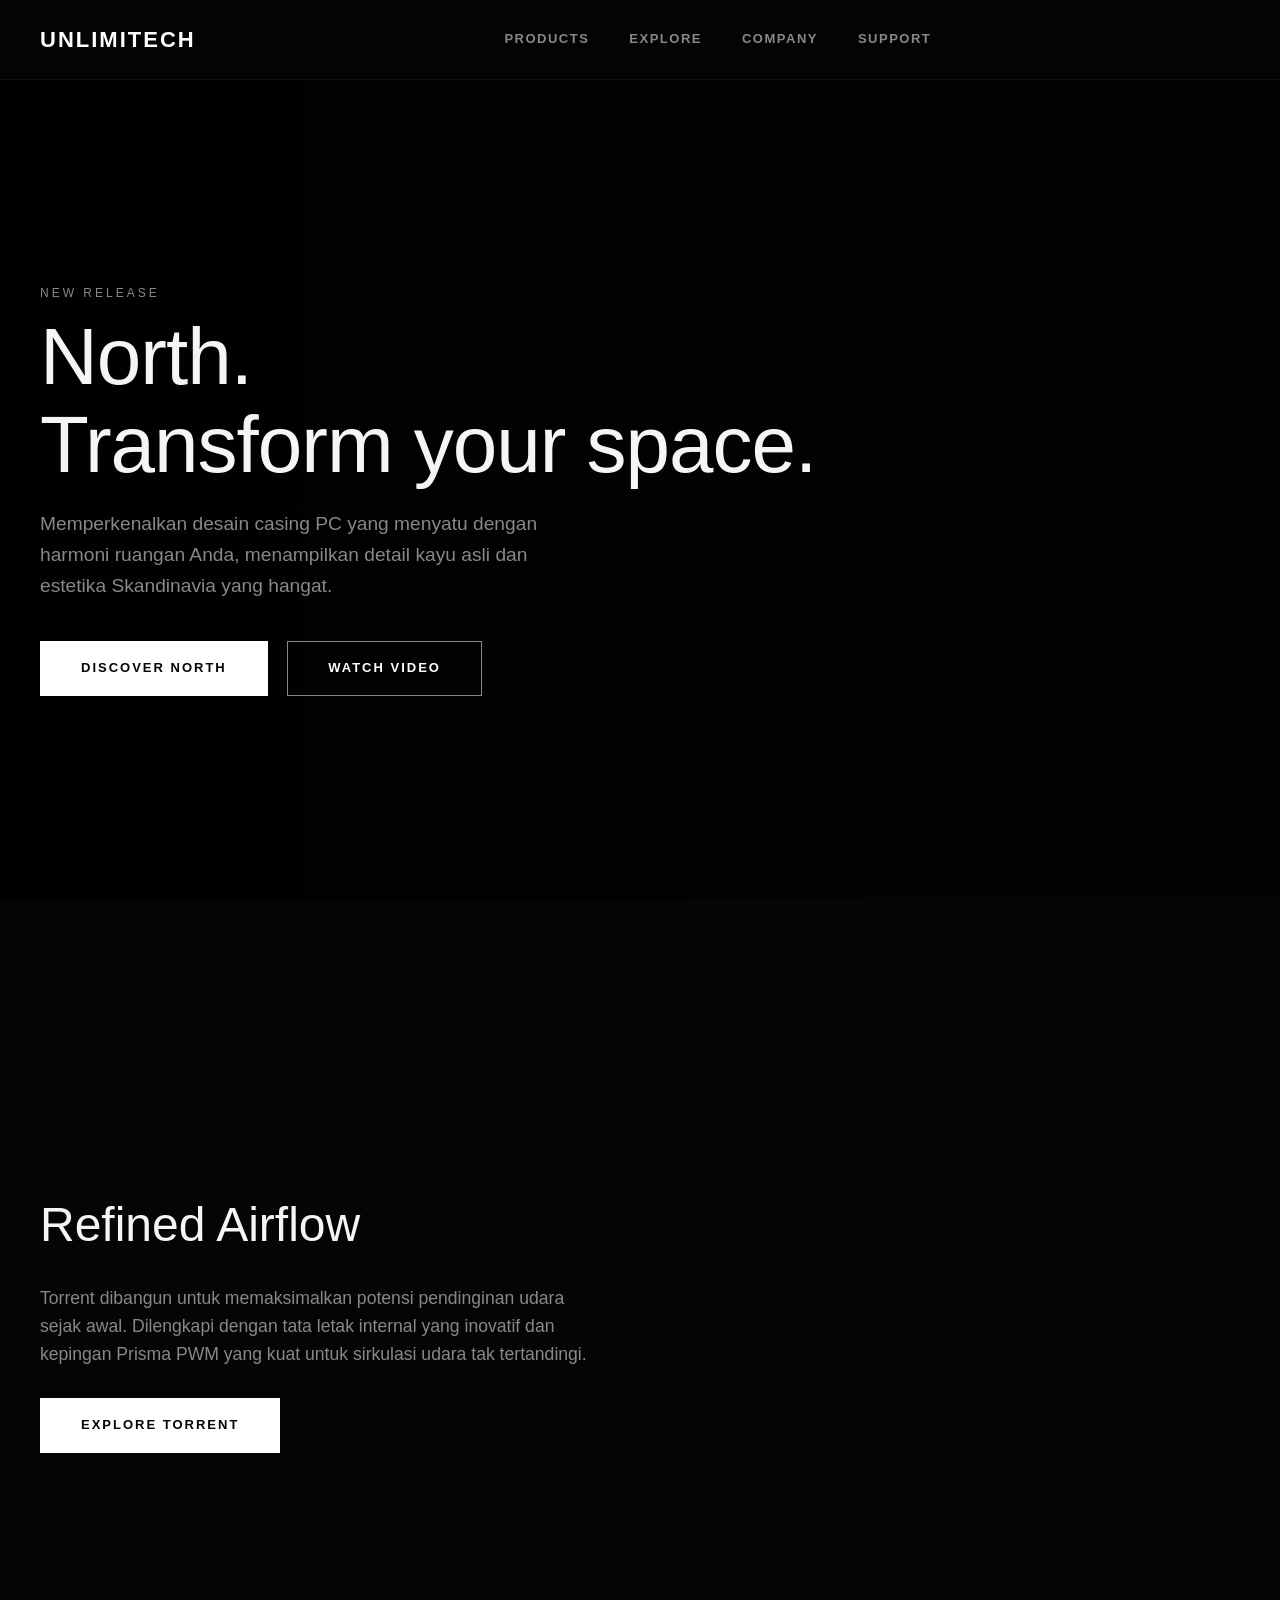
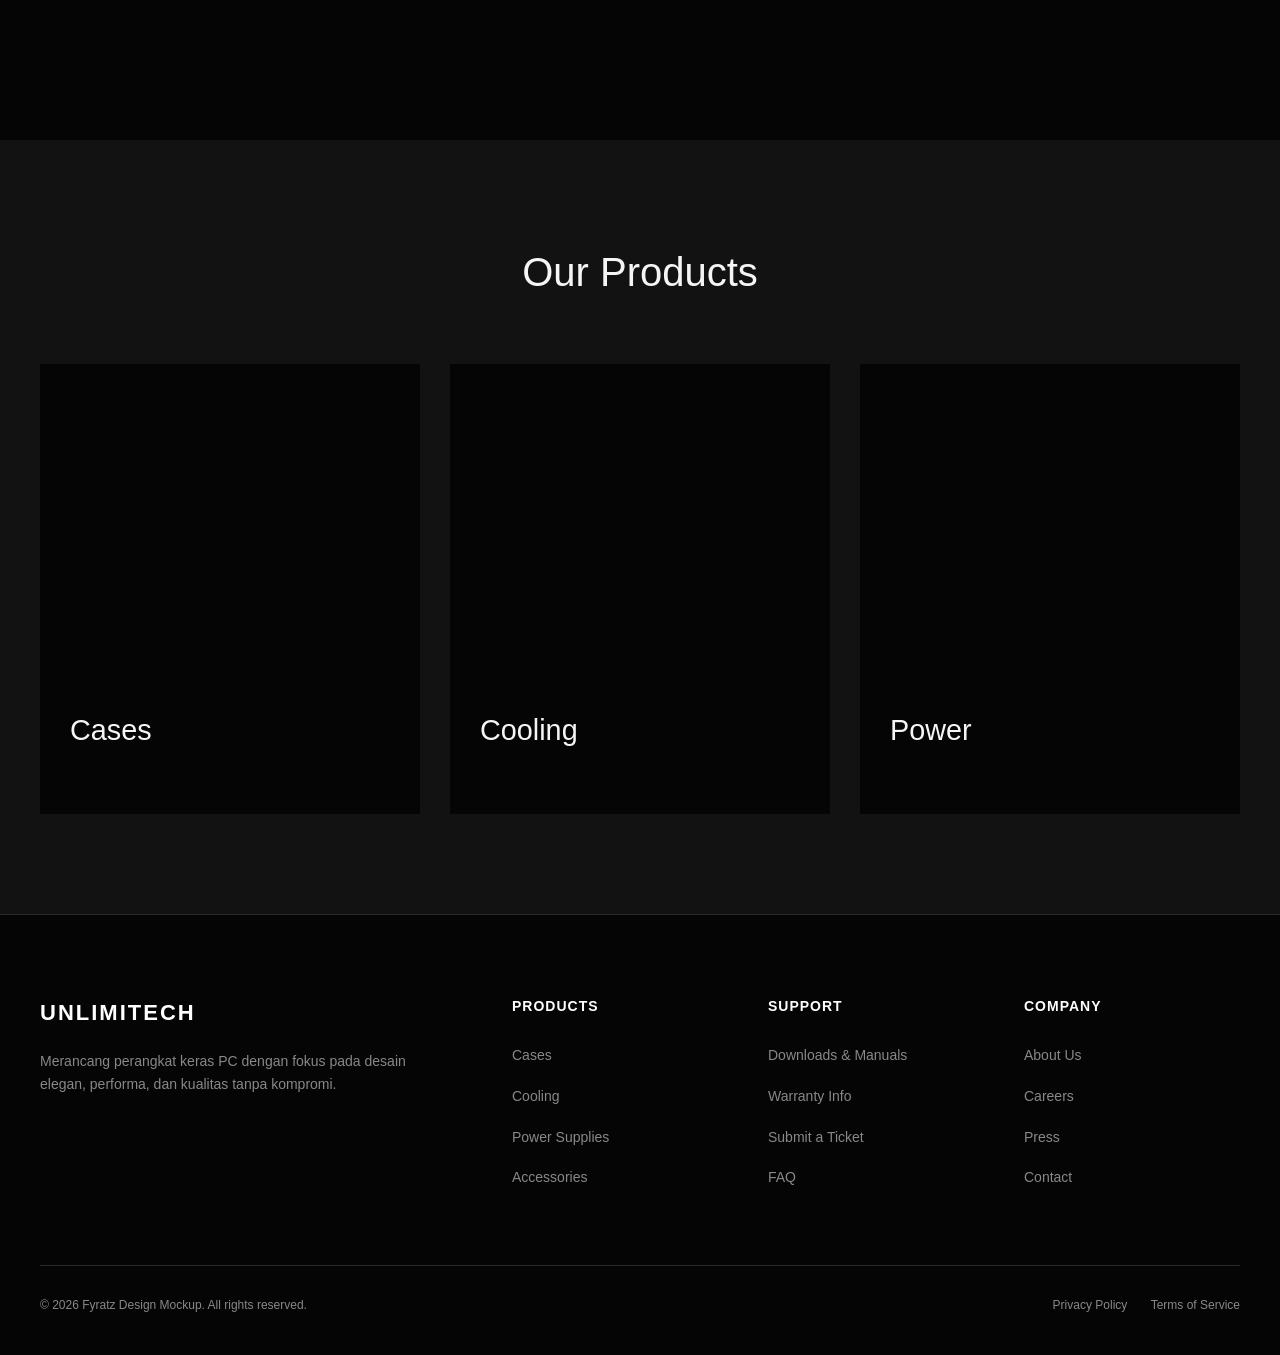
==== index.html @ 863dcd16 "Add files via upload" ====
<!DOCTYPE html>
<html lang="en">
<head>
    <meta charset="UTF-8">
    <meta name="viewport" content="width=device-width, initial-scale=1.0">
    <title>Unlimitech</title>
    <link href="https://fonts.googleapis.com/css2?family=Inter:wght@300;400;600;800&display=swap" rel="stylesheet">
    <link rel="stylesheet" href="style.css">
</head>
<body>

    <header>
        <div class="nav-container">
            <a href="#" class="logo">Unlimitech</a>
            <nav class="nav-menu">
                <a href="#products">Products</a>
                <a href="#explore">Explore</a>
                <a href="#Company">Company</a>
                <a href="#Support">Support</a>
            </nav>
            <div class="menu-toggle" id="mobile-menu">
                <span class="bar"></span>
                <span class="bar"></span>
                <span class="bar"></span>
            </div>
        </div>
    </header>

    <section class="hero">
        <div class="hero-content">
            <span class="hero-tag">New Release</span>
            <h1>North.<br>Transform your space.</h1>
            <p>Memperkenalkan desain casing PC yang menyatu dengan harmoni ruangan Anda, menampilkan detail kayu asli dan estetika Skandinavia yang hangat.</p>
            <div class="hero-buttons">
                <a href="#" class="btn btn-primary">Discover North</a>
                <a href="#" class="btn btn-secondary">Watch Video</a>
            </div>
        </div>
    </section>

    <section class="featured">
        <div class="featured-text">
            <h2>Refined Airflow</h2>
            <p>Torrent dibangun untuk memaksimalkan potensi pendinginan udara sejak awal. Dilengkapi dengan tata letak internal yang inovatif dan kepingan Prisma PWM yang kuat untuk sirkulasi udara tak tertandingi.</p>
            <a href="#" class="btn btn-primary">Explore Torrent</a>
        </div>
        <div class="featured-img"></div>
    </section>

    <section class="categories" id="products">
        <div class="section-header">
            <h2>Our Products</h2>
        </div>
        <div class="grid-container">
            <div class="category-card">
                <div class="card-img card-1"></div>
                <div class="card-content">
                    <h3>Cases</h3>
                    <span>View Category &rarr;</span>
                </div>
            </div>
            <div class="category-card">
                <div class="card-img card-2"></div>
                <div class="card-content">
                    <h3>Cooling</h3>
                    <span>View Category &rarr;</span>
                </div>
            </div>
            <div class="category-card">
                <div class="card-img card-3"></div>
                <div class="card-content">
                    <h3>Power</h3>
                    <span>View Category &rarr;</span>
                </div>
            </div>
        </div>
    </section>

    <footer  id="Company">
        <div class="footer-grid">
            <div class="footer-col">
                <a href="#" class="logo" style="margin-bottom: 20px; display: block;">Unlimitech</a>
                <p style="color: var(--text-muted); font-size: 14px; padding-right: 40px;">
                    Merancang perangkat keras PC dengan fokus pada desain elegan, performa, dan kualitas tanpa kompromi.
                </p>
            </div>
            <div class="footer-col">
                <h4>Products</h4>
                <ul>
                    <li><a href="#">Cases</a></li>
                    <li><a href="#">Cooling</a></li>
                    <li><a href="#">Power Supplies</a></li>
                    <li><a href="#">Accessories</a></li>
                </ul>
            </div>
            <div class="footer-col" id="Support">
                <h4>Support</h4>
                <ul>
                    <li><a href="#">Downloads & Manuals</a></li>
                    <li><a href="#">Warranty Info</a></li>
                    <li><a href="#">Submit a Ticket</a></li>
                    <li><a href="#">FAQ</a></li>
                </ul>
            </div>
            <div class="footer-col">
                <h4>Company</h4>
                <ul>
                    <li><a href="#">About Us</a></li>
                    <li><a href="#">Careers</a></li>
                    <li><a href="#">Press</a></li>
                    <li><a href="#">Contact</a></li>
                </ul>
            </div>
        </div>
        <div class="footer-bottom">
            <p>&copy; 2026 Fyratz Design Mockup. All rights reserved.</p>
            <div>
                <span style="margin-left: 20px;">Privacy Policy</span>
                <span style="margin-left: 20px;">Terms of Service</span>
            </div>
        </div>
    </footer>
<script>
        const menuToggle = document.getElementById('mobile-menu');
        const navMenu = document.querySelector('.nav-menu');

        menuToggle.addEventListener('click', () => {
            menuToggle.classList.toggle('active');
            navMenu.classList.toggle('active');
        });

        // Menutup menu saat salah satu link diklik
        document.querySelectorAll('.nav-menu a').forEach(link => {
            link.addEventListener('click', () => {
                menuToggle.classList.remove('active');
                navMenu.classList.remove('active');
            });
        });
    </script>
</body>
</html>
---- style.css ----
/* ================= VARIABEL CSS ================= */
:root {
    --bg-dark: #050505;
    --bg-light-dark: #121212;
    --text-main: #f5f5f5;
    --text-muted: #888888;
    --accent-color: #ffffff;
    --border-color: #2a2a2a;
    --nav-height: 80px;
}

/* ================= RESET DASAR ================= */
* {
    margin: 0;
    padding: 0;
    box-sizing: border-box;
    font-family: 'AmidoneGrotesk', sans-serif;
}

body {
    background-color: var(--bg-dark);
    color: var(--text-main);
    line-height: 1.6;
    -webkit-font-smoothing: antialiased;
    overflow-x: hidden;
}

/* ================= NAVIGASI ================= */
header {
    position: fixed;
    top: 0;
    width: 100%;
    height: var(--nav-height);
    background: rgba(5, 5, 5, 0.85);
    backdrop-filter: blur(12px); /* Efek kaca/glassmorphism */
    border-bottom: 1px solid rgba(255, 255, 255, 0.05);
    z-index: 9999;
    display: flex;
    align-items: center;
}

.nav-container {
    width: 100%;
    max-width: 1600px;
    margin: 0 auto;
    padding: 0 40px;
    display: flex;
    justify-content: space-between;
    align-items: center;
}

.logo {
    font-size: 22px;
    font-weight: 800;
    letter-spacing: 2px;
    color: var(--accent-color);
    text-decoration: none;
    text-transform: uppercase;
}

.nav-menu {
    display: flex;
    gap: 40px;
}

.nav-menu a {
    color: var(--text-muted);
    text-decoration: none;
    font-size: 13px;
    font-weight: 600;
    letter-spacing: 1.5px;
    text-transform: uppercase;
    transition: color 0.3s ease;
    position: relative;
}

.nav-menu a:hover {
    color: var(--accent-color);
}

/* Efek garis bawah saat hover */
.nav-menu a::after {
    content: '';
    position: absolute;
    width: 0;
    height: 1px;
    bottom: -5px;
    left: 0;
    background-color: var(--accent-color);
    transition: width 0.3s ease;
}

.nav-menu a:hover::after {
    width: 100%;
}

/* ================= HERO SECTION ================= */
.hero {
    height: 100vh;
    display: flex;
    align-items: center;
    /* Menggunakan gambar hardware dark mode berkualitas tinggi */
    background: url('https://images.unsplash.com/photo-1541807084-5c52b6b3adef?ixlib=rb-4.0.3&auto=format&fit=crop&w=1920&q=80') center/cover no-repeat;
    position: relative;
    padding: 0 40px;
}

/* Gradien hitam agar teks lebih terbaca */
.hero::before {
    content: '';
    position: absolute;
    top: 0;
    left: 0;
    width: 100%;
    height: 100%;
    background: linear-gradient(to right, rgba(0,0,0,0.9) 0%, rgba(0,0,0,0.3) 100%);
}

.hero-content {
    position: relative;
    z-index: 10;
    max-width: 800px;
    margin-top: var(--nav-height);
}

.hero-tag {
    font-size: 12px;
    color: var(--text-muted);
    letter-spacing: 3px;
    text-transform: uppercase;
    margin-bottom: 10px;
    display: block;
}

.hero h1 {
    font-size: 5rem;
    font-weight: 300;
    line-height: 1.1;
    margin-bottom: 20px;
    letter-spacing: -1px;
}

.hero p {
    font-size: 1.2rem;
    color: var(--text-muted);
    margin-bottom: 40px;
    max-width: 500px;
    font-weight: 300;
}

/* Gaya Tombol (Button) */
.btn {
    display: inline-block;
    padding: 16px 40px;
    font-size: 13px;
    font-weight: 600;
    letter-spacing: 2px;
    text-transform: uppercase;
    text-decoration: none;
    transition: all 0.3s ease;
    cursor: pointer;
    border-radius: 0; /* Ujung tajam khas hardware */
}

.btn-primary {
    background-color: var(--accent-color);
    color: var(--bg-dark);
    border: 1px solid var(--accent-color);
}

.btn-primary:hover {
    background-color: transparent;
    color: var(--accent-color);
}

.btn-secondary {
    background-color: transparent;
    color: var(--accent-color);
    border: 1px solid var(--text-muted);
    margin-left: 15px;
}

.btn-secondary:hover {
    border-color: var(--accent-color);
}

/* ================= FEATURED PRODUCT ================= */
.featured {
    padding: 120px 40px;
    max-width: 1600px;
    margin: 0 auto;
    display: grid;
    grid-template-columns: 1fr 1fr;
    gap: 60px;
    align-items: center;
}

.featured-img {
    width: 100%;
    height: 600px;
    background: url('https://images.unsplash.com/photo-1593640408182-31c70c8268f5?ixlib=rb-4.0.3&auto=format&fit=crop&w=1000&q=80') center/cover;
}

.featured-text h2 {
    font-size: 3rem;
    font-weight: 300;
    margin-bottom: 20px;
}

.featured-text p {
    color: var(--text-muted);
    margin-bottom: 30px;
    font-size: 1.1rem;
}

/* ================= CATEGORIES GRID ================= */
.categories {
    background-color: var(--bg-light-dark);
    padding: 100px 40px;
}

.section-header {
    text-align: center;
    margin-bottom: 60px;
}

.section-header h2 {
    font-size: 2.5rem;
    font-weight: 300;
}

.grid-container {
    max-width: 1600px;
    margin: 0 auto;
    display: grid;
    grid-template-columns: repeat(3, 1fr);
    gap: 30px;
}

.category-card {
    position: relative;
    height: 450px;
    overflow: hidden;
    background-color: var(--bg-dark);
    cursor: pointer;
}

.card-img {
    width: 100%;
    height: 100%;
    background-size: cover;
    background-position: center;
    transition: transform 0.6s ease;
    opacity: 0.7;
}

.card-1 { background-image: url('https://images.unsplash.com/photo-1587202372775-e229f172b9d7?ixlib=rb-4.0.3&auto=format&fit=crop&w=800&q=80'); }
.card-2 { background-image: url('https://images.unsplash.com/photo-1611078713589-9a67dd523b16?ixlib=rb-4.0.3&auto=format&fit=crop&w=800&q=80'); }
.card-3 { background-image: url('https://images.unsplash.com/photo-1555680202-c86f0e12f086?ixlib=rb-4.0.3&auto=format&fit=crop&w=800&q=80'); }

.category-card:hover .card-img {
    transform: scale(1.05);
    opacity: 1;
}

.card-content {
    position: absolute;
    bottom: 30px;
    left: 30px;
    z-index: 2;
}

.card-content h3 {
    font-size: 1.8rem;
    font-weight: 400;
    margin-bottom: 5px;
}

.card-content span {
    color: var(--accent-color);
    font-size: 12px;
    text-transform: uppercase;
    letter-spacing: 2px;
    opacity: 0;
    transform: translateY(10px);
    transition: all 0.3s ease;
    display: inline-block;
}

.category-card:hover .card-content span {
    opacity: 1;
    transform: translateY(0);
}

/* ================= FOOTER ================= */
footer {
    background-color: var(--bg-dark);
    padding: 80px 40px 40px;
    border-top: 1px solid var(--border-color);
}

.footer-grid {
    max-width: 1600px;
    margin: 0 auto;
    display: grid;
    grid-template-columns: 2fr 1fr 1fr 1fr;
    gap: 40px;
    margin-bottom: 60px;
}

.footer-col h4 {
    color: var(--accent-color);
    font-size: 14px;
    text-transform: uppercase;
    letter-spacing: 1px;
    margin-bottom: 25px;
}

.footer-col ul {
    list-style: none;
}

.footer-col ul li {
    margin-bottom: 15px;
}

.footer-col ul li a {
    color: var(--text-muted);
    text-decoration: none;
    font-size: 14px;
    transition: color 0.3s;
}

.footer-col ul li a:hover {
    color: var(--accent-color);
}

.footer-bottom {
    max-width: 1600px;
    margin: 0 auto;
    padding-top: 30px;
    border-top: 1px solid var(--border-color);
    display: flex;
    justify-content: space-between;
    color: var(--text-muted);
    font-size: 12px;
}

/* ================= RESPONSIVE (MOBILE) ================= */
@media (max-width: 992px) {
    .hero h1 { font-size: 3.5rem; }
    .featured { grid-template-columns: 1fr; }
    .grid-container { grid-template-columns: 1fr; }
    .footer-grid { grid-template-columns: 1fr 1fr; }
    
    /* MODIFIKASI NAVIGASI MOBILE DI SINI */
    .menu-toggle {
        display: flex;
        flex-direction: column;
        justify-content: space-between;
        width: 25px;
        height: 18px;
        cursor: pointer;
        z-index: 10000;
    }

    .menu-toggle .bar {
        height: 2px;
        width: 100%;
        background-color: var(--accent-color);
        transition: all 0.3s ease;
    }

    /* Animasi Hamburger ke mode silang (X) saat aktif */
    .menu-toggle.active .bar:nth-child(1) {
        transform: translateY(8px) rotate(45deg);
    }
    .menu-toggle.active .bar:nth-child(2) {
        opacity: 0;
    }
    .menu-toggle.active .bar:nth-child(3) {
        transform: translateY(-8px) rotate(-45deg);
    }

    .nav-menu {
        position: fixed;
        top: 0;
        right: -100%; /* Sembunyikan menu di kanan layar */
        width: 100%;
        height: 100vh;
        background-color: rgba(5, 5, 5, 0.98); /* Warna gelap estetik beralih ke layar penuh */
        backdrop-filter: blur(5px);
        flex-direction: column;
        align-items: center;
        justify-content: center;
        gap: 40px;
        transition: right 0.4s ease;
    }

    /* Memunculkan menu dari kanan ketika tombol hamburger diklik */
    .nav-menu.active {
        right: 0;
    }

    .nav-menu a {
        font-size: 20px; /* Ukuran font menu mobile dibuat lebih besar agar mudah ditekan */
    }
}

@media (max-width: 768px) {
    .hero h1 { font-size: 2.5rem; }
    .hero-content { margin-top: 0; }
    .btn { display: block; text-align: center; margin-bottom: 10px; width: 100%; }
    .btn-secondary { margin-left: 0; }
    .footer-grid { grid-template-columns: 1fr; }
    .footer-bottom { flex-direction: column; gap: 15px; text-align: center; }
}
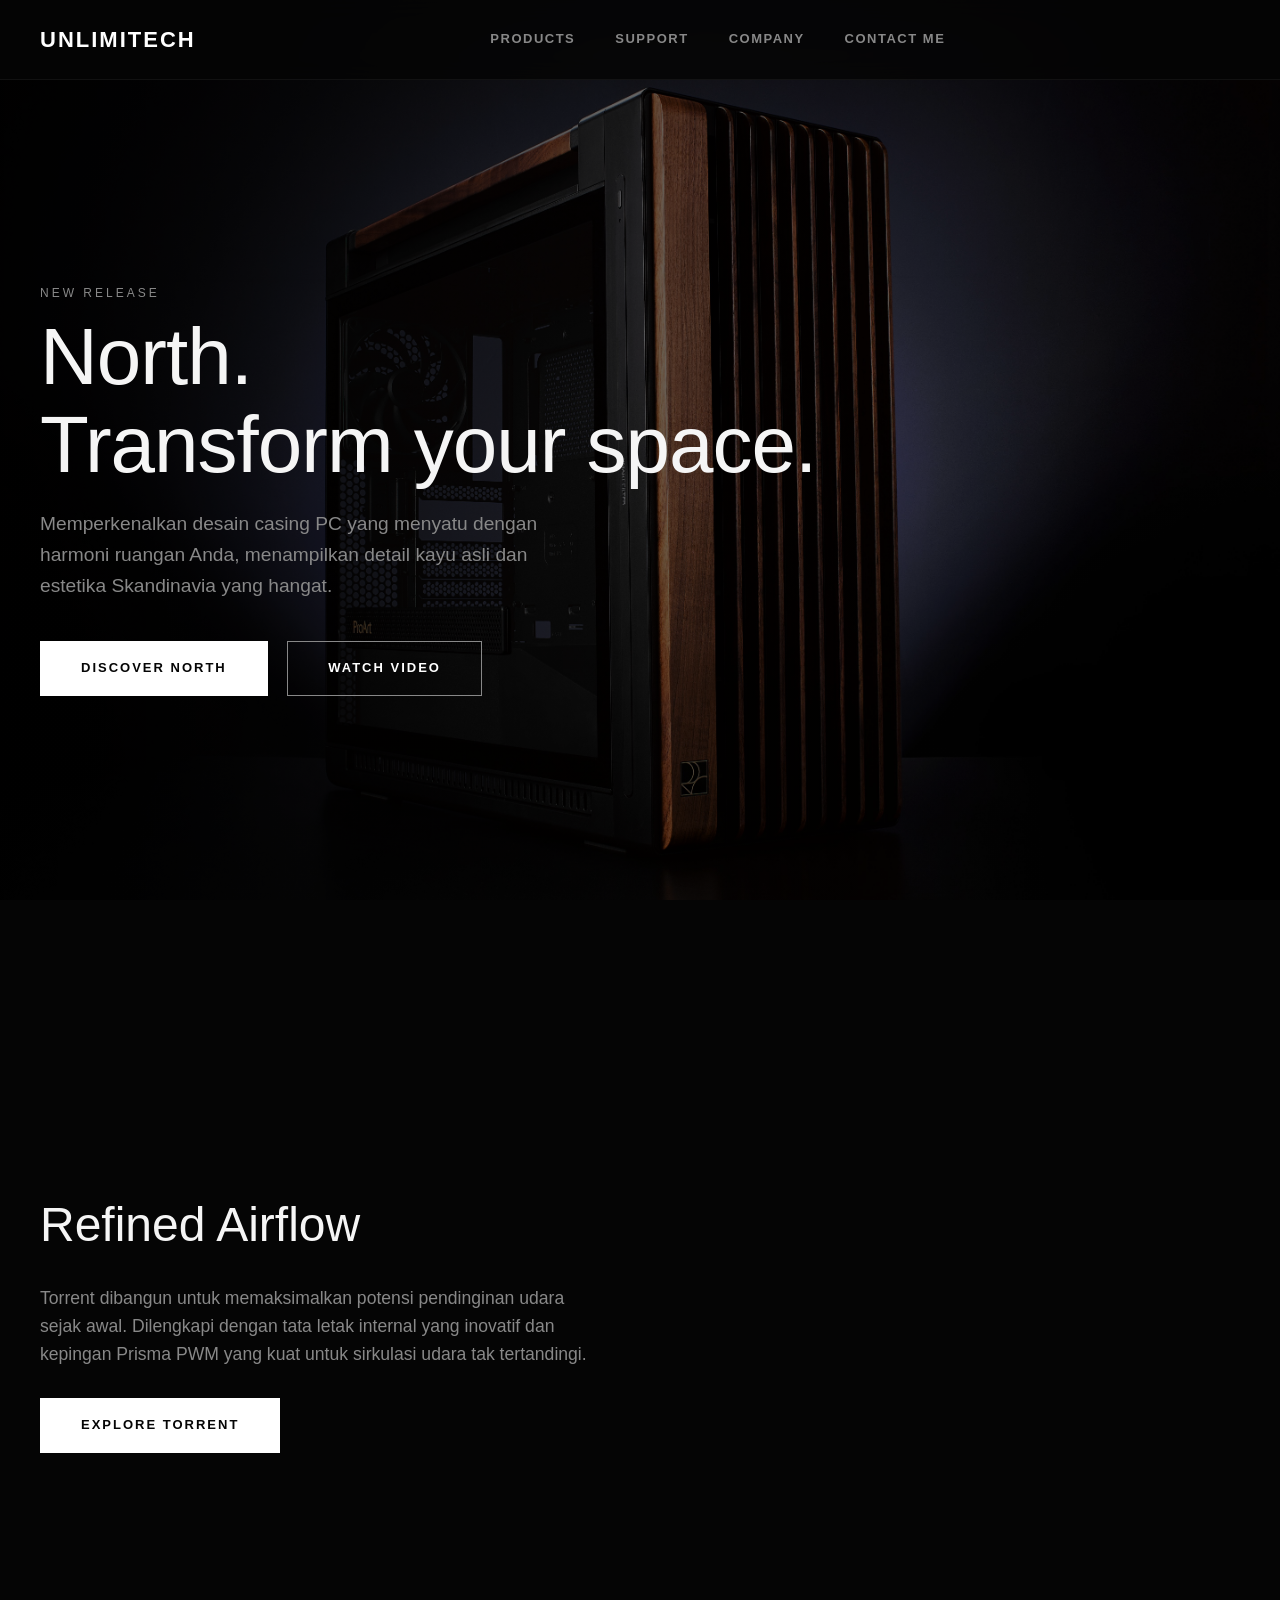
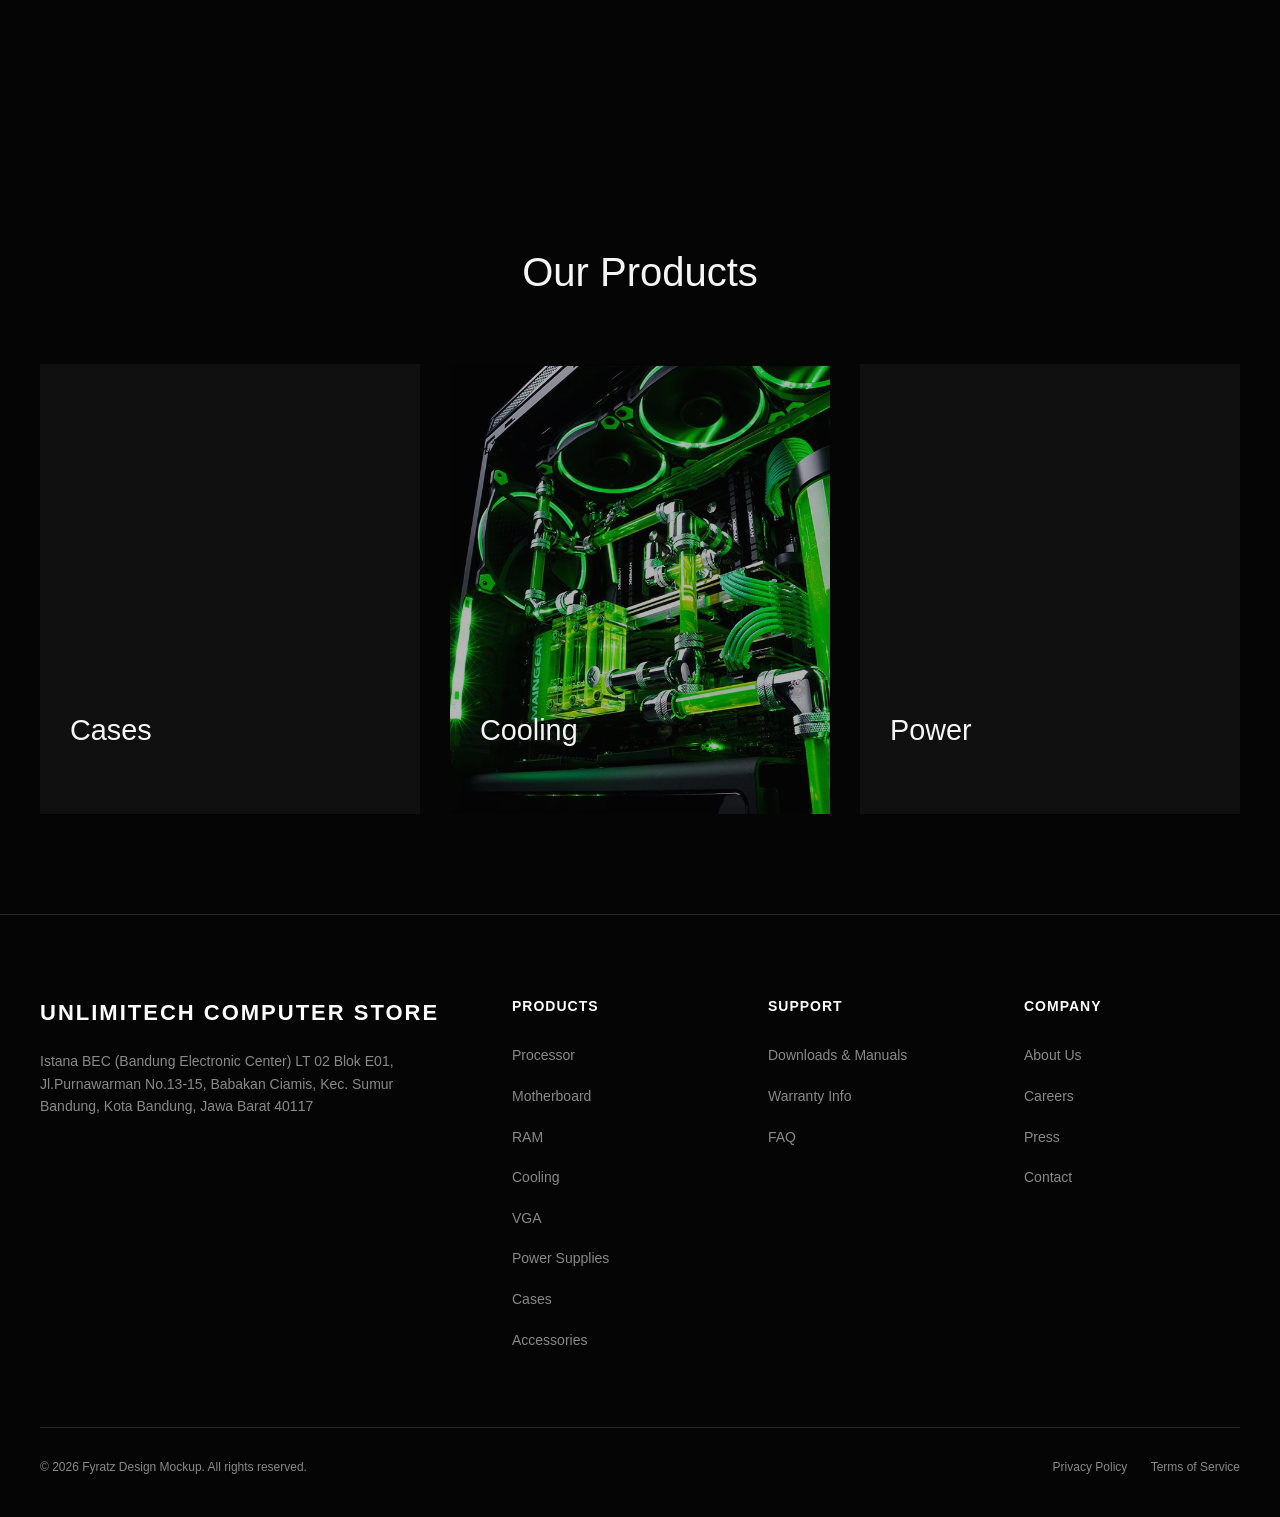
==== commit 849671c4: "Update Pop up dll" ====
--- a/index.html
+++ b/index.html
@@ -14,9 +14,10 @@
             <a href="#" class="logo">Unlimitech</a>
             <nav class="nav-menu">
                 <a href="#products">Products</a>
-                <a href="#explore">Explore</a>
+                <!-- <a href="#Explore" id="explore-btn">Explore</a> -->
+                <a href="#Support">Support</a>
                 <a href="#Company">Company</a>
-                <a href="#Support">Support</a>
+                <a href="#Contact_Me">Contact ME</a>
             </nav>
             <div class="menu-toggle" id="mobile-menu">
                 <span class="bar"></span>
@@ -25,6 +26,14 @@
             </div>
         </div>
     </header>
+
+    <!-- <div class="search-overlay" id="search-overlay"> 
+        <span class="close-search" id="close-search">&times;</span>
+        <div class="search-container">
+            <input type="text" placeholder="Search..." id="search-input" autocomplete="on">
+            <button type="button" id="search-submit">Search</button>
+        </div>
+    </div>-->
 
     <section class="hero">
         <div class="hero-content">
@@ -42,7 +51,7 @@
         <div class="featured-text">
             <h2>Refined Airflow</h2>
             <p>Torrent dibangun untuk memaksimalkan potensi pendinginan udara sejak awal. Dilengkapi dengan tata letak internal yang inovatif dan kepingan Prisma PWM yang kuat untuk sirkulasi udara tak tertandingi.</p>
-            <a href="#" class="btn btn-primary">Explore Torrent</a>
+            <a href="#Refined_Airflow" class="btn btn-primary">Explore Torrent</a>
         </div>
         <div class="featured-img"></div>
     </section>
@@ -52,21 +61,21 @@
             <h2>Our Products</h2>
         </div>
         <div class="grid-container">
-            <div class="category-card">
+            <div class="category-card" onclick="window.location.href='Category/category_cases';">
                 <div class="card-img card-1"></div>
                 <div class="card-content">
                     <h3>Cases</h3>
                     <span>View Category &rarr;</span>
                 </div>
             </div>
-            <div class="category-card">
+            <div class="category-card" onclick="window.location.href='Category/category_cooling';">
                 <div class="card-img card-2"></div>
                 <div class="card-content">
                     <h3>Cooling</h3>
                     <span>View Category &rarr;</span>
                 </div>
             </div>
-            <div class="category-card">
+            <div class="category-card" onclick="window.location.href='Category/category_power';">
                 <div class="card-img card-3"></div>
                 <div class="card-content">
                     <h3>Power</h3>
@@ -79,36 +88,39 @@
     <footer  id="Company">
         <div class="footer-grid">
             <div class="footer-col">
-                <a href="#" class="logo" style="margin-bottom: 20px; display: block;">Unlimitech</a>
+                <a href="#Unlimitech" class="logo" style="margin-bottom: 20px; display: block;">Unlimitech Computer Store</a>
                 <p style="color: var(--text-muted); font-size: 14px; padding-right: 40px;">
-                    Merancang perangkat keras PC dengan fokus pada desain elegan, performa, dan kualitas tanpa kompromi.
+                     Istana BEC (Bandung Electronic Center) LT 02 Blok E01, Jl.Purnawarman No.13-15, Babakan Ciamis, Kec. Sumur Bandung, Kota Bandung, Jawa Barat 40117
                 </p>
             </div>
             <div class="footer-col">
                 <h4>Products</h4>
                 <ul>
-                    <li><a href="#">Cases</a></li>
-                    <li><a href="#">Cooling</a></li>
-                    <li><a href="#">Power Supplies</a></li>
-                    <li><a href="#">Accessories</a></li>
+                    <li><a href="Category/category_Processor.html">Processor</a></li>
+                    <li><a href="Category/category_Motherboard.html">Motherboard</a></li>
+                    <li><a href="Category/category_RAM.html">RAM</a></li>
+                    <li><a href="Category/category_cooling.html">Cooling</a></li>
+                    <li><a href="Category/category_VGA.html">VGA</a></li>
+                    <li><a href="Category/category_power.html">Power Supplies</a></li>
+                    <li><a href="Category/category_cases.html">Cases</a></li>
+                    <li><a href="Category/category_accessories.html">Accessories</a></li>
                 </ul>
             </div>
             <div class="footer-col" id="Support">
                 <h4>Support</h4>
                 <ul>
-                    <li><a href="#">Downloads & Manuals</a></li>
-                    <li><a href="#">Warranty Info</a></li>
-                    <li><a href="#">Submit a Ticket</a></li>
-                    <li><a href="#">FAQ</a></li>
+                    <li><a href="#Downloads_&_Manuals">Downloads & Manuals</a></li>
+                    <li><a href="#Warranty_Info" class="popup-trigger" data-content="warranty">Warranty Info</a></li>
+                    <li><a href="#FAQ" class="popup-trigger" data-content="faq">FAQ</a></li>
                 </ul>
             </div>
             <div class="footer-col">
                 <h4>Company</h4>
                 <ul>
-                    <li><a href="#">About Us</a></li>
-                    <li><a href="#">Careers</a></li>
-                    <li><a href="#">Press</a></li>
-                    <li><a href="#">Contact</a></li>
+                    <li><a href="#About_Us" class="popup-trigger" data-content="about">About Us</a></li>
+                    <li><a href="#Careers" class="popup-trigger" data-content="careers">Careers</a></li>
+                    <li><a href="#Press" class="popup-trigger" data-content="press">Press</a></li>
+                    <li><a href="#Contact" class="popup-trigger" data-content="contact">Contact</a></li>
                 </ul>
             </div>
         </div>
@@ -120,22 +132,135 @@
             </div>
         </div>
     </footer>
+
+    <div class="modal-overlay" id="company-modal">
+        <div class="modal-content">
+            <span class="close-modal" id="close-modal">&times;</span>
+            <!-- Tambahkan id="modal-title" dan id="modal-body" -->
+            <h3 id="modal-title">About Unlimitech</h3>
+            <div id="modal-body">
+                <p>Unlimitech adalah pelopor penyedia komponen PC premium dengan sentuhan estetika Skandinavia moderen.</p>
+            </div>
+            <p style="margin-top: 15px; color: var(--accent-color);">Transform your space, unleash your potential.</p>
+        </div>
+    </div>
+
 <script>
-        const menuToggle = document.getElementById('mobile-menu');
-        const navMenu = document.querySelector('.nav-menu');
-
-        menuToggle.addEventListener('click', () => {
-            menuToggle.classList.toggle('active');
-            navMenu.classList.toggle('active');
+    const menuToggle = document.getElementById('mobile-menu');
+    const navMenu = document.querySelector('.nav-menu');
+
+    menuToggle.addEventListener('click', () => {
+        menuToggle.classList.toggle('active');
+        navMenu.classList.toggle('active');
+    });
+
+    // Menutup menu saat salah satu link diklik
+    document.querySelectorAll('.nav-menu a').forEach(link => {
+        link.addEventListener('click', () => {
+            menuToggle.classList.remove('active');
+            navMenu.classList.remove('active');
         });
-
-        // Menutup menu saat salah satu link diklik
-        document.querySelectorAll('.nav-menu a').forEach(link => {
-            link.addEventListener('click', () => {
-                menuToggle.classList.remove('active');
-                navMenu.classList.remove('active');
-            });
-        });
+    });
+
+// ================= FITUR POP-UP UTAMA (DYNAMIC MODAL) ================= 
+
+// Simpan data teks pop-up di dalam objek JavaScript
+const modalData = {
+    warranty: {
+        title: "Warranty Info",
+        body: "<p>Semua komponen di Unlimitech dilengkapi dengan garansi resmi distributor hingga 1-5 tahun. Harap simpan nota pembelian dan box produk untuk mempermudah proses klaim garansi Anda.</p>"
+    },
+    faq: {
+        title: "Frequently Asked Questions",
+        body: "<p><b>Q: Apakah melayani pengiriman luar kota?</b><br>A: Ya, kami mengirim ke seluruh Indonesia menggunakan packing kayu yang aman.</p><p style='margin-top: 10px;'><b>Q: Apakah bisa rakit langsung di toko?</b><br>A: Tentu saja, tim teknisi kami siap merakit PC impian Anda langsung di lokasi.</p>"
+    },
+    about: {
+        title: "About Unlimitech",
+        body: "<p>Unlimitech adalah pelopor penyedia komponen PC premium dengan sentuhan estetika Skandinavia modern. Sejak didirikan pada tahun 2020, fokus utama kami adalah menggabungkan performa hardware komputasi maksimal dengan desain interior ruang kerja yang minimalis dan hangat.</p>"
+    },
+    careers: {
+        title: "Careers",
+        body: "<p>Kami selalu mencari talenta berbakat di bidang teknologi, perkabelan (cable management), dan desain. Kirimkan CV dan portofolio terbaikmu ke alamat email <b>career@unlimitech.com</b>.</p>"
+    },
+    press: {
+        title: "Press & Media",
+        body: "<p>Untuk keperluan peliputan, media kit, sponsorship acara, atau kolaborasi konten kreatif, silakan hubungi tim Public Relations kami melalui <b>press@unlimitech.com</b>.</p>"
+    },
+    contact: {
+        title: "Contact Us",
+        body: "<p>Butuh bantuan atau konsultasi spesifikasi PC? Hubungi kami via WhatsApp di <b>0812-XXXX-XXXX</b> atau kunjungi langsung store kami di Istana BEC Bandung Lantai 2 Blok E01.</p>"
+    }
+};
+
+const popupTriggers = document.querySelectorAll('.popup-trigger');
+const companyModal = document.getElementById('company-modal');
+const closeModal = document.getElementById('close-modal');
+const modalTitle = document.getElementById('modal-title');
+const modalBody = document.getElementById('modal-body');
+
+// Fungsi membuka pop-up dan mengganti teks secara dinamis
+popupTriggers.forEach(trigger => {
+    trigger.addEventListener('click', (e) => {
+        e.preventDefault(); // Mencegah halaman melompat ke atas akibat href="#"
+        
+        const contentKey = trigger.getAttribute('data-content');
+        
+        // Cek apakah data untuk menu tersebut tersedia
+        if (modalData[contentKey]) {
+            modalTitle.textContent = modalData[contentKey].title;
+            modalBody.innerHTML = modalData[contentKey].body;
+            companyModal.classList.add('active');
+        }
+    });
+});
+
+// Fungsi menutup pop-up saat tombol 'X' diklik
+closeModal.addEventListener('click', () => {
+    companyModal.classList.remove('active');
+});
+
+// Fungsi menutup pop-up saat area di luar kotak detail diklik
+companyModal.addEventListener('click', (e) => {
+    if (e.target === companyModal) {
+        companyModal.classList.remove('active');
+    }
+});
+
+// Fungsi menutup pop-up dengan tombol 'Escape' pada keyboard
+document.addEventListener('keydown', (e) => {
+    if (e.key === 'Escape' && companyModal.classList.contains('active')) {
+        companyModal.classList.remove('active');
+    }
+});
+// ================= TAMBAHAN FITUR SEARCH ================= 
+// const exploreBtn = document.getElementById('explore-btn');
+// const searchOverlay = document.getElementById('search-overlay');
+// const closeSearch = document.getElementById('close-search');
+// const searchInput = document.getElementById('search-input');
+
+// Membuka overlay dan memfokuskan kursor ke input
+// exploreBtn.addEventListener('click', (e) => {
+    // e.preventDefault(); // Mencegah halaman melompat ke atas
+    // searchOverlay.classList.add('active');
+    // Memberikan sedikit delay agar transisi CSS selesai sebelum fokus
+    // setTimeout(() => {
+        // searchInput.focus();
+    // }, 300);
+// });
+
+// Menutup overlay saat tombol 'X' ditekan
+// closeSearch.addEventListener('click', () => {
+    // searchOverlay.classList.remove('active');
+    // searchInput.value = ''; // Mengosongkan input saat ditutup
+// });
+
+// Menutup overlay dengan tombol 'Escape' di keyboard
+// document.addEventListener('keydown', (e) => {
+    // if (e.key === 'Escape' && searchOverlay.classList.contains('active')) {
+        // searchOverlay.classList.remove('active');
+        // searchInput.value = '';
+    // }
+// });
     </script>
 </body>
 </html>
--- a/style.css
+++ b/style.css
@@ -1,7 +1,7 @@
 /* ================= VARIABEL CSS ================= */
 :root {
     --bg-dark: #050505;
-    --bg-light-dark: #121212;
+    --bg-light-dark: #101010;
     --text-main: #f5f5f5;
     --text-muted: #888888;
     --accent-color: #ffffff;
@@ -100,7 +100,7 @@
     display: flex;
     align-items: center;
     /* Menggunakan gambar hardware dark mode berkualitas tinggi */
-    background: url('https://images.unsplash.com/photo-1541807084-5c52b6b3adef?ixlib=rb-4.0.3&auto=format&fit=crop&w=1920&q=80') center/cover no-repeat;
+    background: url("Images/Wood_HalamanPertama.PNG") center/cover no-repeat;
     position: relative;
     padding: 0 40px;
 }
@@ -159,7 +159,7 @@
     text-decoration: none;
     transition: all 0.3s ease;
     cursor: pointer;
-    border-radius: 0; /* Ujung tajam khas hardware */
+    border-radius: 0;
 }
 
 .btn-primary {
@@ -215,7 +215,7 @@
 
 /* ================= CATEGORIES GRID ================= */
 .categories {
-    background-color: var(--bg-light-dark);
+    background-color: var(--);
     padding: 100px 40px;
 }
 
@@ -241,7 +241,7 @@
     position: relative;
     height: 450px;
     overflow: hidden;
-    background-color: var(--bg-dark);
+    background-color: var(--bg-light-dark);
     cursor: pointer;
 }
 
@@ -255,7 +255,7 @@
 }
 
 .card-1 { background-image: url('https://images.unsplash.com/photo-1587202372775-e229f172b9d7?ixlib=rb-4.0.3&auto=format&fit=crop&w=800&q=80'); }
-.card-2 { background-image: url('https://images.unsplash.com/photo-1611078713589-9a67dd523b16?ixlib=rb-4.0.3&auto=format&fit=crop&w=800&q=80'); }
+.card-2 { background-image: url("Images/Liquid_Cooling.PNG"); }
 .card-3 { background-image: url('https://images.unsplash.com/photo-1555680202-c86f0e12f086?ixlib=rb-4.0.3&auto=format&fit=crop&w=800&q=80'); }
 
 .category-card:hover .card-img {
@@ -385,10 +385,10 @@
     .nav-menu {
         position: fixed;
         top: 0;
-        right: -100%; /* Sembunyikan menu di kanan layar */
+        right: -100%; 
         width: 100%;
         height: 100vh;
-        background-color: rgba(5, 5, 5, 0.98); /* Warna gelap estetik beralih ke layar penuh */
+        background-color: rgba(5, 5, 5, 0.98); 
         backdrop-filter: blur(5px);
         flex-direction: column;
         align-items: center;
@@ -404,6 +404,161 @@
 
     .nav-menu a {
         font-size: 20px; /* Ukuran font menu mobile dibuat lebih besar agar mudah ditekan */
+    }
+    
+}
+
+/* ================= MODAL POP UP COMPANY ================= */
+.modal-overlay {
+    position: fixed;
+    top: 0;
+    left: 0;
+    width: 100%;
+    height: 100%;
+    background: rgba(5, 5, 5, 0.85);
+    backdrop-filter: blur(10px); /* Efek blur background */
+    z-index: 10005; /* Di atas komponen navigasi */
+    display: flex;
+    justify-content: center;
+    align-items: center;
+    opacity: 0;
+    visibility: hidden;
+    transition: all 0.3s ease;
+}
+
+/* Aktifkan Modal */
+.modal-overlay.active {
+    opacity: 1;
+    visibility: visible;
+}
+
+.modal-content {
+    background-color: var(--bg-light-dark);
+    border: 1px solid var(--border-color);
+    padding: 40px;
+    max-width: 500px;
+    width: 90%;
+    position: relative;
+    transform: translateY(-30px);
+    transition: transform 0.3s ease;
+}
+
+.modal-overlay.active .modal-content {
+    transform: translateY(0);
+}
+
+.modal-content h3 {
+    font-size: 24px;
+    font-weight: 600;
+    margin-bottom: 20px;
+    color: var(--accent-color);
+    letter-spacing: 1px;
+}
+
+.modal-content p {
+    color: var(--text-muted);
+    font-size: 14px;
+    line-height: 1.7;
+}
+
+.close-modal {
+    position: absolute;
+    top: 20px;
+    right: 25px;
+    font-size: 32px;
+    color: var(--text-muted);
+    cursor: pointer;
+    transition: color 0.3s;
+    line-height: 1;
+}
+
+.close-modal:hover {
+    color: var(--accent-color);
+}
+
+/* ================= SEARCH OVERLAY ================= */
+/*.search-overlay {
+    position: fixed;
+    top: 0;
+    left: 0;
+    width: 100%;
+    height: 100%;
+    background: rgba(5, 5, 5, 0.95); /* Menggunakan variabel --bg-dark 
+    backdrop-filter: blur(10px);
+    z-index: 10000; /* Harus lebih tinggi dari header 
+    display: flex;
+    justify-content: center;
+    align-items: center;
+    opacity: 0;
+    visibility: hidden;
+    transition: all 0.3s ease;
+}
+
+.search-overlay.active {
+    opacity: 1;
+    visibility: visible;
+}
+
+.search-container {
+    display: flex;
+    width: 80%;
+    max-width: 800px;
+    align-items: center;
+}
+
+.search-container input {
+    width: 100%;
+    padding: 15px 0;
+    font-size: 2.5rem;
+    font-weight: 300;
+    background: transparent;
+    border: none;
+    border-bottom: 2px solid var(--border-color);
+    color: var(--text-main);
+    outline: none;
+    transition: border-color 0.3s ease;
+}
+
+.search-container input:focus {
+    border-bottom: 2px solid var(--accent-color);
+}
+
+.search-container button {
+    background: transparent;
+    border: none;
+    color: var(--accent-color);
+    font-size: 1.2rem;
+    text-transform: uppercase;
+    letter-spacing: 2px;
+    cursor: pointer;
+    margin-left: 20px;
+    font-weight: 600;
+}
+
+.close-search {
+    position: absolute;
+    top: 40px;
+    right: 50px;
+    font-size: 4rem;
+    font-weight: 300;
+    color: var(--text-muted);
+    cursor: pointer;
+    transition: color 0.3s ease;
+}
+
+.close-search:hover {
+    color: var(--accent-color);
+}*/
+
+/* Penyesuaian responsif untuk mobile */
+@media (max-width: 768px) {
+    .search-container input {
+        font-size: 1.8rem;
+    }
+    .close-search {
+        top: 20px;
+        right: 30px;
+        font-size: 3rem;
     }
 }
 
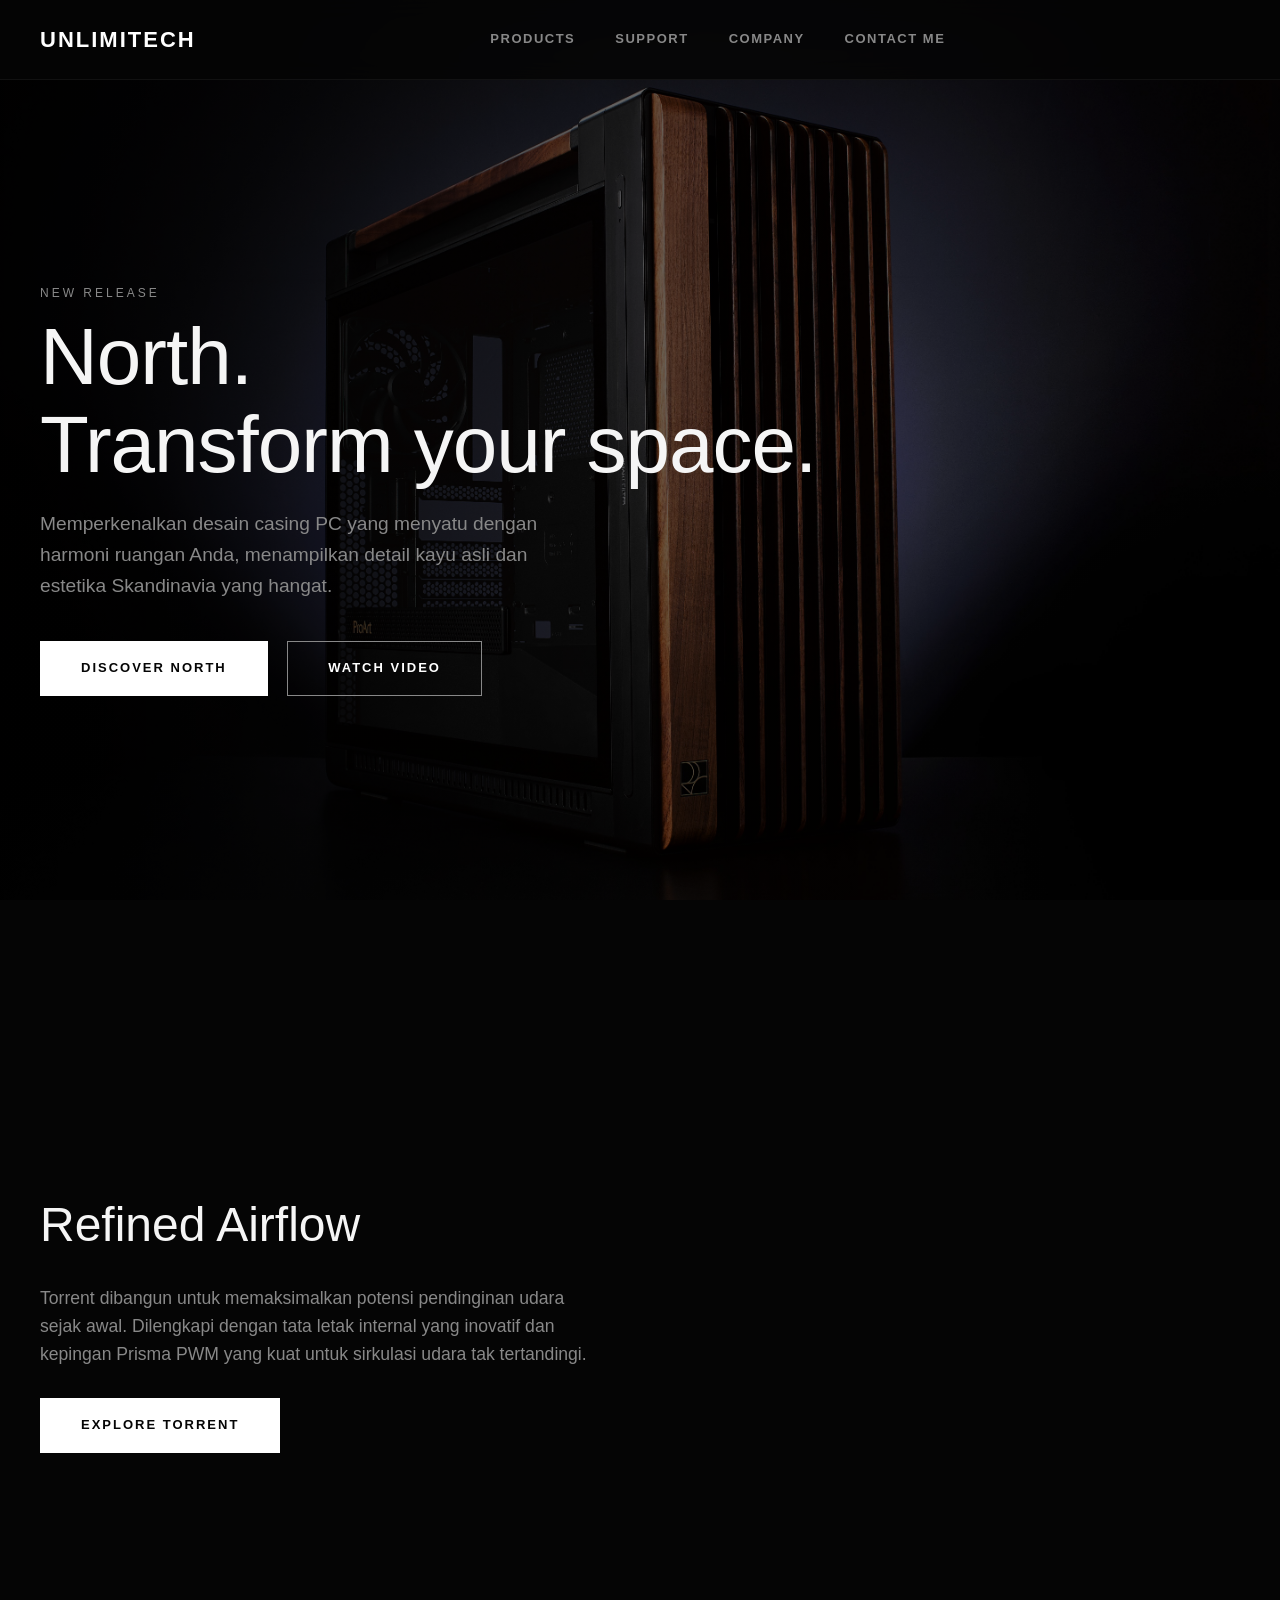
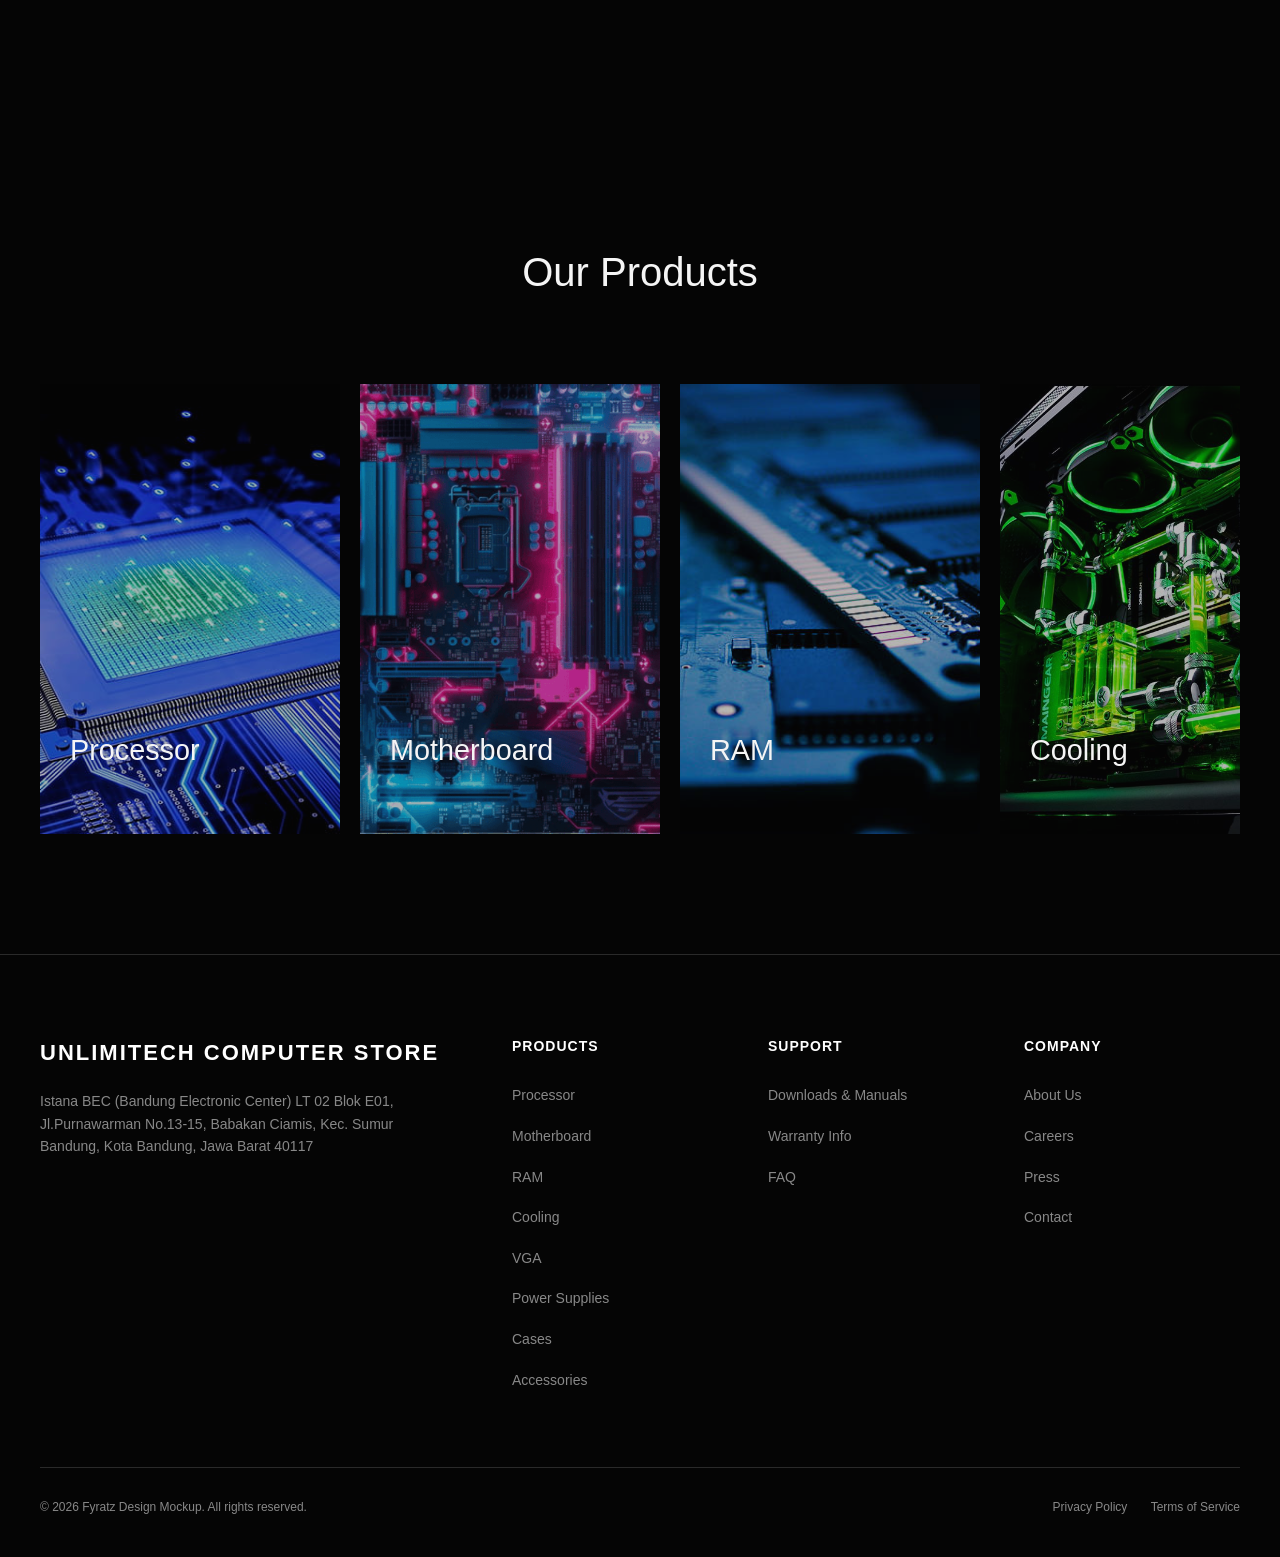
==== commit 8067072f: "Add files via upload" ====
--- a/index.html
+++ b/index.html
@@ -60,26 +60,63 @@
         <div class="section-header">
             <h2>Our Products</h2>
         </div>
-        <div class="grid-container">
-            <div class="category-card" onclick="window.location.href='Category/category_cases';">
-                <div class="card-img card-1"></div>
-                <div class="card-content">
-                    <h3>Cases</h3>
-                    <span>View Category &rarr;</span>
-                </div>
-            </div>
-            <div class="category-card" onclick="window.location.href='Category/category_cooling';">
-                <div class="card-img card-2"></div>
-                <div class="card-content">
-                    <h3>Cooling</h3>
-                    <span>View Category &rarr;</span>
-                </div>
-            </div>
-            <div class="category-card" onclick="window.location.href='Category/category_power';">
-                <div class="card-img card-3"></div>
-                <div class="card-content">
-                    <h3>Power</h3>
-                    <span>View Category &rarr;</span>
+        <div class="slider-container">
+            <div class="grid-container" id="product-slider">
+                <div class="category-card" onclick="window.location.href='Category/category_Processor.html';">
+                    <div class="card-img card-1"></div>
+                    <div class="card-content">
+                        <h3>Processor</h3>
+                        <span>View Category &rarr;</span>
+                    </div>
+                </div>
+                <div class="category-card" onclick="window.location.href='Category/category_Motherboard.html';">
+                    <div class="card-img card-2"></div>
+                    <div class="card-content">
+                        <h3>Motherboard</h3>
+                        <span>View Category &rarr;</span>
+                    </div>
+                </div>
+                <div class="category-card" onclick="window.location.href='Category/category_RAM.html';">
+                    <div class="card-img card-3"></div>
+                    <div class="card-content">
+                        <h3>RAM</h3>
+                        <span>View Category &rarr;</span>
+                    </div>
+                </div>
+                <div class="category-card" onclick="window.location.href='Category/category_cooling.html';">
+                    <div class="card-img card-4"></div>
+                    <div class="card-content">
+                        <h3>Cooling</h3>
+                        <span>View Category &rarr;</span>
+                    </div>
+                </div>
+                <div class="category-card" onclick="window.location.href='Category/category_VGA.html';">
+                    <div class="card-img card-5"></div>
+                    <div class="card-content">
+                        <h3>VGA</h3>
+                        <span>View Category &rarr;</span>
+                    </div>
+                </div>
+                <div class="category-card" onclick="window.location.href='Category/category_power.html';">
+                    <div class="card-img card-6"></div>
+                    <div class="card-content">
+                        <h3>Power Supplies</h3>
+                        <span>View Category &rarr;</span>
+                    </div>
+                </div>
+                <div class="category-card" onclick="window.location.href='Category/category_cases.html';">
+                    <div class="card-img card-7"></div>
+                    <div class="card-content">
+                        <h3>Cases</h3>
+                        <span>View Category &rarr;</span>
+                    </div>
+                </div>
+                <div class="category-card" onclick="window.location.href='Category/category_accessories.html';">
+                    <div class="card-img card-8"></div>
+                    <div class="card-content">
+                        <h3>Accessories</h3>
+                        <span>View Category &rarr;</span>
+                    </div>
                 </div>
             </div>
         </div>
@@ -136,7 +173,6 @@
     <div class="modal-overlay" id="company-modal">
         <div class="modal-content">
             <span class="close-modal" id="close-modal">&times;</span>
-            <!-- Tambahkan id="modal-title" dan id="modal-body" -->
             <h3 id="modal-title">About Unlimitech</h3>
             <div id="modal-body">
                 <p>Unlimitech adalah pelopor penyedia komponen PC premium dengan sentuhan estetika Skandinavia moderen.</p>
@@ -154,7 +190,6 @@
         navMenu.classList.toggle('active');
     });
 
-    // Menutup menu saat salah satu link diklik
     document.querySelectorAll('.nav-menu a').forEach(link => {
         link.addEventListener('click', () => {
             menuToggle.classList.remove('active');
@@ -162,9 +197,6 @@
         });
     });
 
-// ================= FITUR POP-UP UTAMA (DYNAMIC MODAL) ================= 
-
-// Simpan data teks pop-up di dalam objek JavaScript
 const modalData = {
     warranty: {
         title: "Warranty Info",
@@ -198,14 +230,12 @@
 const modalTitle = document.getElementById('modal-title');
 const modalBody = document.getElementById('modal-body');
 
-// Fungsi membuka pop-up dan mengganti teks secara dinamis
 popupTriggers.forEach(trigger => {
     trigger.addEventListener('click', (e) => {
-        e.preventDefault(); // Mencegah halaman melompat ke atas akibat href="#"
+        e.preventDefault();
         
         const contentKey = trigger.getAttribute('data-content');
         
-        // Cek apakah data untuk menu tersebut tersedia
         if (modalData[contentKey]) {
             modalTitle.textContent = modalData[contentKey].title;
             modalBody.innerHTML = modalData[contentKey].body;
@@ -214,53 +244,104 @@
     });
 });
 
-// Fungsi menutup pop-up saat tombol 'X' diklik
 closeModal.addEventListener('click', () => {
     companyModal.classList.remove('active');
 });
 
-// Fungsi menutup pop-up saat area di luar kotak detail diklik
 companyModal.addEventListener('click', (e) => {
     if (e.target === companyModal) {
         companyModal.classList.remove('active');
     }
 });
 
-// Fungsi menutup pop-up dengan tombol 'Escape' pada keyboard
 document.addEventListener('keydown', (e) => {
     if (e.key === 'Escape' && companyModal.classList.contains('active')) {
         companyModal.classList.remove('active');
     }
 });
-// ================= TAMBAHAN FITUR SEARCH ================= 
-// const exploreBtn = document.getElementById('explore-btn');
-// const searchOverlay = document.getElementById('search-overlay');
-// const closeSearch = document.getElementById('close-search');
-// const searchInput = document.getElementById('search-input');
-
-// Membuka overlay dan memfokuskan kursor ke input
-// exploreBtn.addEventListener('click', (e) => {
-    // e.preventDefault(); // Mencegah halaman melompat ke atas
-    // searchOverlay.classList.add('active');
-    // Memberikan sedikit delay agar transisi CSS selesai sebelum fokus
-    // setTimeout(() => {
-        // searchInput.focus();
-    // }, 300);
-// });
-
-// Menutup overlay saat tombol 'X' ditekan
-// closeSearch.addEventListener('click', () => {
-    // searchOverlay.classList.remove('active');
-    // searchInput.value = ''; // Mengosongkan input saat ditutup
-// });
-
-// Menutup overlay dengan tombol 'Escape' di keyboard
-// document.addEventListener('keydown', (e) => {
-    // if (e.key === 'Escape' && searchOverlay.classList.contains('active')) {
-        // searchOverlay.classList.remove('active');
-        // searchInput.value = '';
-    // }
-// });
+
+// ================= FITUR AUTOMATIC & MANUAL SLIDER ================= 
+const slider = document.getElementById('product-slider');
+let isDown = false;
+let startX;
+let scrollLeft;
+let scrollInterval;
+
+// --- Fitur Infinite Loop (Kloning Elemen) ---
+// Simpan jumlah produk asli sebelum dikloning
+const originalItemsCount = slider.children.length;
+
+// Kloning semua kartu produk agar slider tidak terlihat kosong saat di-reset
+const items = Array.from(slider.children);
+items.forEach(item => {
+    const clone = item.cloneNode(true);
+    slider.appendChild(clone);
+});
+
+// Fungsi Geser Otomatis (Infinite Loop)
+function startAutoSlide() {
+    scrollInterval = setInterval(() => {
+        // Lebar total dari konten asli sebelum dikloning
+        const originalWidth = slider.scrollWidth / 2;
+
+        // Jika scroll sudah melewati batas konten asli, reset instan ke posisi awal ke-0
+        if (slider.scrollLeft >= originalWidth) {
+            slider.scrollLeft = 0; 
+        }
+
+        // Geser ke kanan dengan smooth
+        slider.scrollBy({ left: 320, behavior: 'smooth' });
+    }, 5000); // Waktu jeda otomatis (3 detik)
+}
+
+function stopAutoSlide() {
+    clearInterval(scrollInterval);
+}
+
+// Jalankan slider otomatis pertama kali
+startAutoSlide();
+
+// Jeda otomatis jika kursor mouse masuk ke area slider, jalan lagi jika keluar
+slider.addEventListener('mouseenter', stopAutoSlide);
+slider.addEventListener('mouseleave', startAutoSlide);
+
+// 2. Fungsi Geser Manual (Drag & Drop untuk Desktop)
+slider.addEventListener('mousedown', (e) => {
+    isDown = true;
+    slider.classList.add('active');
+    startX = e.pageX - slider.offsetLeft;
+    scrollLeft = slider.scrollLeft;
+    stopAutoSlide();
+});
+
+slider.addEventListener('mouseleave', () => {
+    isDown = false;
+});
+
+slider.addEventListener('mouseup', () => {
+    isDown = false;
+    startAutoSlide();
+});
+
+slider.addEventListener('mousemove', (e) => {
+    if (!isDown) return;
+    e.preventDefault();
+    const x = e.pageX - slider.offsetLeft;
+    const walk = (x - startX) * 1.5;
+    slider.scrollLeft = scrollLeft - walk;
+
+    // Proteksi infinite saat di-drag manual ke kanan/kiri
+    const originalWidth = slider.scrollWidth / 2;
+    if (slider.scrollLeft >= originalWidth) {
+        slider.scrollLeft = slider.scrollLeft - originalWidth;
+    } else if (slider.scrollLeft <= 0) {
+        slider.scrollLeft = originalWidth + slider.scrollLeft;
+    }
+});
+
+// Untuk perangkat Touchscreen
+slider.addEventListener('touchstart', stopAutoSlide);
+slider.addEventListener('touchend', startAutoSlide);
     </script>
 </body>
 </html>
--- a/style.css
+++ b/style.css
@@ -254,9 +254,14 @@
     opacity: 0.7;
 }
 
-.card-1 { background-image: url('https://images.unsplash.com/photo-1587202372775-e229f172b9d7?ixlib=rb-4.0.3&auto=format&fit=crop&w=800&q=80'); }
-.card-2 { background-image: url("Images/Liquid_Cooling.PNG"); }
-.card-3 { background-image: url('https://images.unsplash.com/photo-1555680202-c86f0e12f086?ixlib=rb-4.0.3&auto=format&fit=crop&w=800&q=80'); }
+.card-1 { background-image: url("Images/Processor.PNG"); }
+.card-2 { background-image: url("Images/Motherboard.png"); }
+.card-3 { background-image: url("Images/RAM.PNG"); }
+.card-4 { background-image: url("Images/Liquid_Cooling.PNG"); }
+.card-5 { background-image: url("Images/VGA.png"); }
+.card-6 { background-image: url("Images/PSU.PNG"); }
+.card-7 { background-image: url('https://images.unsplash.com/photo-1587202372775-e229f172b9d7?ixlib=rb-4.0.3&auto=format&fit=crop&w=800&q=80'); }
+.card-8 { background-image: url("Images/Accessories.PNG"); }
 
 .category-card:hover .card-img {
     transform: scale(1.05);
@@ -476,6 +481,38 @@
     color: var(--accent-color);
 }
 
+/* Wrapper untuk menyembunyikan scrollbar bawaan jika diperlukan */
+.slider-container {
+    width: 100%;
+    overflow: hidden;
+    padding: 20px 0;
+}
+
+/* Mengubah grid menjadi row kesamping yang bisa di-scroll */
+.grid-container {
+    display: flex;
+    gap: 20px;
+    overflow-x: auto;
+    scroll-behavior: smooth;
+    white-space: nowrap;
+    
+    /* CSS Scroll Snap untuk geser manual yang presisi */
+    scroll-snap-type: x mandatory;
+    
+    /* Menyembunyikan scrollbar di Chrome, Safari, dan Opera */
+    -webkit-overflow-scrolling: touch;
+}
+
+.grid-container::-webkit-scrollbar {
+    display: none; /* Sembunyikan scrollbar visual */
+}
+
+/* Memastikan ukuran card konsisten dan mendukung scroll-snap */
+.category-card {
+    flex: 0 0 300px; /* Lebar tiap card produk, sesuaikan dengan desainmu */
+    scroll-snap-align: start; /* Mengunci posisi saat digeser manual */
+    display: inline-block;
+}
 /* ================= SEARCH OVERLAY ================= */
 /*.search-overlay {
     position: fixed;
